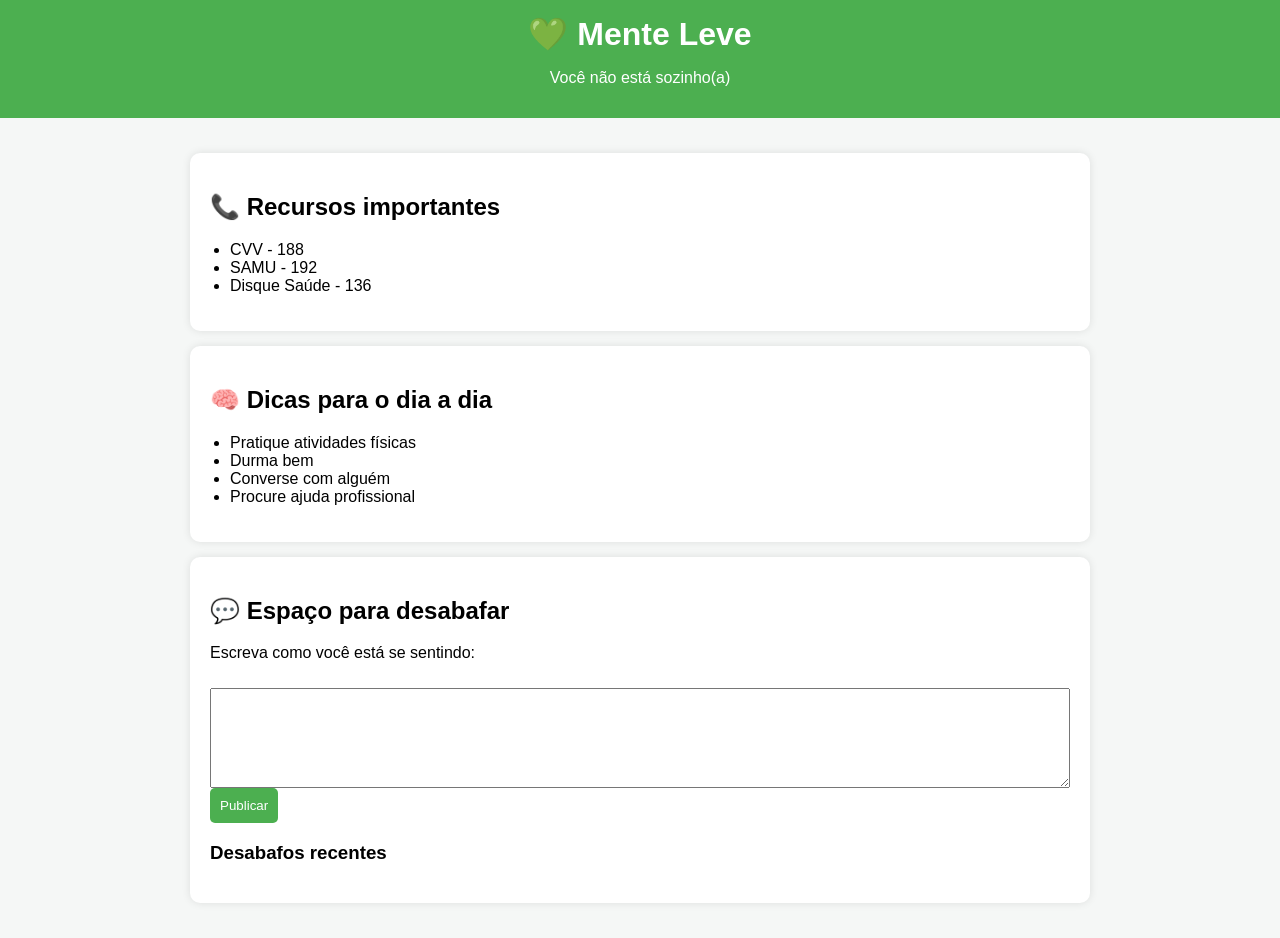
==== index.html @ 41c06670 "saude mental" ====
<html lang="pt-Br">
<head>
    <meta charset="UTF-8">
    <meta name="viewport" content="width=device-width, initial-scale=1.0">
    <link rel="stylesheet" href="style.css">
    <title>saude mental</title>
</head>
<body>
<body>

<header>
    <h1>💚 Mente Leve</h1>
    <p>Você não está sozinho(a)</p>
</header>

<div class="container">

    <div class="box">
        <h2>📞 Recursos importantes</h2>
        <ul>
            <li>CVV - 188</li>
            <li>SAMU - 192</li>
            <li>Disque Saúde - 136</li>
        </ul>
    </div>

    <div class="box">
        <h2>🧠 Dicas para o dia a dia</h2>
        <ul>
            <li>Pratique atividades físicas</li>
            <li>Durma bem</li>
            <li>Converse com alguém</li>
            <li>Procure ajuda profissional</li>
        </ul>
    </div>

    <div class="box">
        <h2>💬 Espaço para desabafar</h2>
        <p>Escreva como você está se sentindo:</p>

        <textarea id="texto"></textarea>
        <button onclick="publicar()">Publicar</button>

        <h3>Desabafos recentes</h3>
        <div id="lista"></div>
    </div>

</div>

    <script src="script.js"></script>
</body>
</html>
---- style.css ----
body {
        font-family: Arial, sans-serif;
        margin: 0;
        background: #f5f7f6;
    }

    header {
        background: #4CAF50;
        color: white;
        padding: 15px;
        text-align: center;
    }

    h1 {
        margin: 0;
    }

    .container {
        padding: 20px;
        max-width: 900px;
        margin: auto;
    }

    .box {
        background: white;
        padding: 20px;
        margin: 15px 0;
        border-radius: 10px;
        box-shadow: 0px 0px 8px rgba(0,0,0,0.1);
    }

    button {
        background: #4CAF50;
        color: white;
        border: none;
        padding: 10px;
        cursor: pointer;
        border-radius: 5px;
    }

    textarea {
        width: 100%;
        height: 100px;
        margin-top: 10px;
    }

    .desabafo {
        background: #e8f5e9;
        padding: 10px;
        margin-top: 10px;
        border-radius: 5px;
    }

    ul {
        padding-left: 20px;
    }
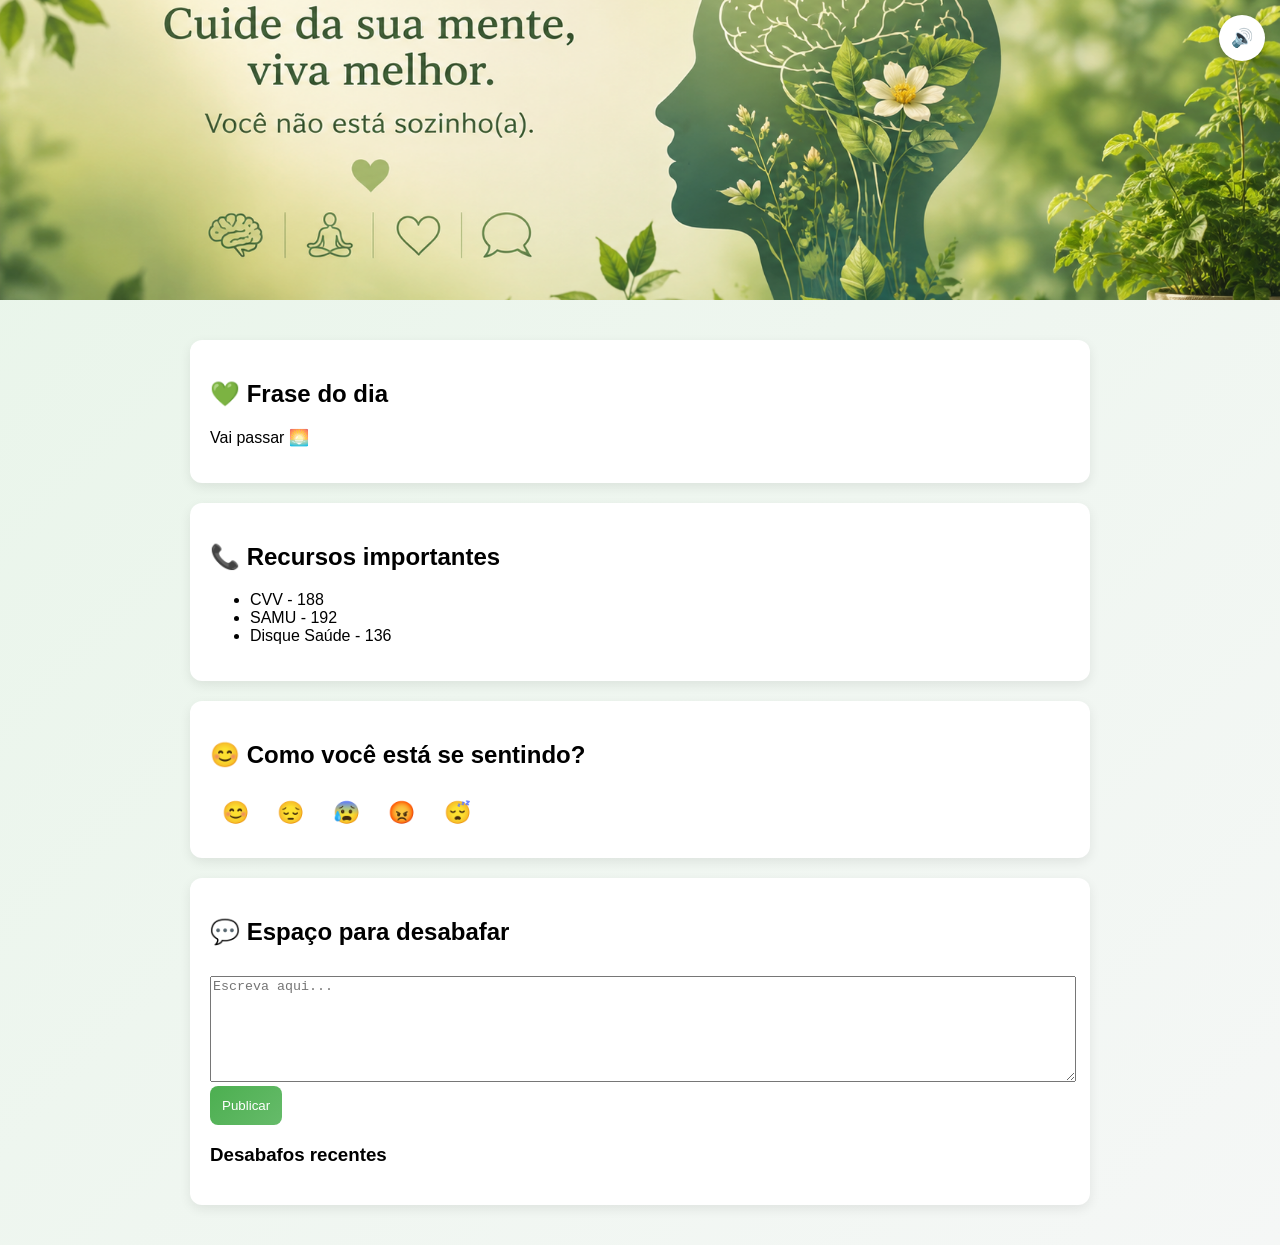
==== commit 6c987534: "atualizacao" ====
--- a/index.html
+++ b/index.html
@@ -1,19 +1,30 @@
+<!DOCTYPE html>
 <html lang="pt-Br">
 <head>
     <meta charset="UTF-8">
     <meta name="viewport" content="width=device-width, initial-scale=1.0">
+    <title>Mente Leve</title>
     <link rel="stylesheet" href="style.css">
-    <title>saude mental</title>
 </head>
-<body>
+
 <body>
 
 <header>
-    <h1>💚 Mente Leve</h1>
-    <p>Você não está sozinho(a)</p>
+    <!-- BOTÃO DE ÁUDIO -->
+    <button id="botaoAudio" onclick="toggleAudio()">🔊</button>
 </header>
 
+<!-- ÁUDIO -->
+<audio id="bgAudio" loop>
+    <source src="ytmp3free.cc_30-minute-timer-with-rain-sounds-youtubemp3free.org.mp3" type="audio/mpeg">
+</audio>
+
 <div class="container">
+
+    <div class="box">
+        <h2>💚 Frase do dia</h2>
+        <p id="fraseMotivacional"></p>
+    </div>
 
     <div class="box">
         <h2>📞 Recursos importantes</h2>
@@ -25,20 +36,21 @@
     </div>
 
     <div class="box">
-        <h2>🧠 Dicas para o dia a dia</h2>
-        <ul>
-            <li>Pratique atividades físicas</li>
-            <li>Durma bem</li>
-            <li>Converse com alguém</li>
-            <li>Procure ajuda profissional</li>
-        </ul>
+        <h2>😊 Como você está se sentindo?</h2>
+
+        <div id="emotes">
+            <button onclick="selecionarEmote('😊')">😊</button>
+            <button onclick="selecionarEmote('😔')">😔</button>
+            <button onclick="selecionarEmote('😰')">😰</button>
+            <button onclick="selecionarEmote('😡')">😡</button>
+            <button onclick="selecionarEmote('😴')">😴</button>
+        </div>
     </div>
 
     <div class="box">
         <h2>💬 Espaço para desabafar</h2>
-        <p>Escreva como você está se sentindo:</p>
 
-        <textarea id="texto"></textarea>
+        <textarea id="texto" placeholder="Escreva aqui..."></textarea>
         <button onclick="publicar()">Publicar</button>
 
         <h3>Desabafos recentes</h3>
@@ -47,6 +59,9 @@
 
 </div>
 
-    <script src="script.js"></script>
+<!-- POPUP -->
+<div id="popup" class="popup"></div>
+
+<script src="script.js"></script>
 </body>
 </html>
--- a/style.css
+++ b/style.css
@@ -1,56 +1,113 @@
-    body {
-        font-family: Arial, sans-serif;
-        margin: 0;
-        background: #f5f7f6;
-    }
+body {
+    font-family: 'Segoe UI', Arial, sans-serif;
+    margin: 0;
+    background: linear-gradient(135deg, #e8f5e9, #f5f7f6);
+}
 
-    header {
-        background: #4CAF50;
-        color: white;
-        padding: 15px;
-        text-align: center;
-    }
+/* HEADER */
+header {
+    background:url('saude\ mental.png') no-repeat center center;
+    background-size: cover;
+    text-align: center;
+    color: white;
+    padding: 150px 20px;
+}
 
-    h1 {
-        margin: 0;
-    }
+/* BOTÃO ÁUDIO */
+#botaoAudio {
+    position: fixed;
+    top: 15px;
+    right: 15px;
+    background: white;
+    color: #4CAF50;
+    padding: 12px;
+    border-radius: 50%;
+    border: none;
+    font-size: 18px;
+    cursor: pointer;
+    z-index: 9999;
+    box-shadow: 0 4px 10px rgba(0,0,0,0.2);
+}
 
-    .container {
-        padding: 20px;
-        max-width: 900px;
-        margin: auto;
-    }
+/* CONTAINER */
+.container {
+    padding: 20px;
+    max-width: 900px;
+    margin: auto;
+}
 
-    .box {
-        background: white;
-        padding: 20px;
-        margin: 15px 0;
-        border-radius: 10px;
-        box-shadow: 0px 0px 8px rgba(0,0,0,0.1);
-    }
+/* BOX */
+.box {
+    background: white;
+    padding: 20px;
+    margin: 20px 0;
+    border-radius: 12px;
+    box-shadow: 0 4px 12px rgba(0,0,0,0.08);
+}
 
-    button {
-        background: #4CAF50;
-        color: white;
-        border: none;
-        padding: 10px;
-        cursor: pointer;
-        border-radius: 5px;
-    }
+/* BOTÕES */
+button {
+    background: linear-gradient(135deg, #4CAF50, #66bb6a);
+    color: white;
+    border: none;
+    padding: 12px;
+    border-radius: 8px;
+    cursor: pointer;
+}
 
-    textarea {
-        width: 100%;
-        height: 100px;
-        margin-top: 10px;
-    }
+/* EMOTES */
+#emotes button {
+    font-size: 22px;
+    background: none;
+}
 
-    .desabafo {
-        background: #e8f5e9;
-        padding: 10px;
-        margin-top: 10px;
-        border-radius: 5px;
-    }
+#emotes button:hover {
+    transform: scale(1.3);
+}
 
-    ul {
-        padding-left: 20px;
-    }+/* TEXTAREA */
+textarea {
+    width: 100%;
+    height: 100px;
+    margin-top: 10px;
+}
+
+/* DESABAFOS */
+.desabafo {
+    background: #e8f5e9;
+    padding: 10px;
+    margin-top: 10px;
+    border-radius: 8px;
+    position: relative;
+}
+
+.desabafo button {
+    position: absolute;
+    top: 5px;
+    right: 5px;
+    background: red;
+}
+
+/* POPUP */
+.popup {
+    position: fixed;
+    top: 20px;
+    right: 20px;
+    background: #4CAF50;
+    color: white;
+    padding: 15px;
+    border-radius: 10px;
+    opacity: 0;
+    transform: translateY(-20px);
+    transition: 0.3s;
+    z-index: 9999;
+}
+
+.popup.show {
+    opacity: 1;
+    transform: translateY(0);
+}
+
+.popup.erro {
+    background: #e53935;
+}
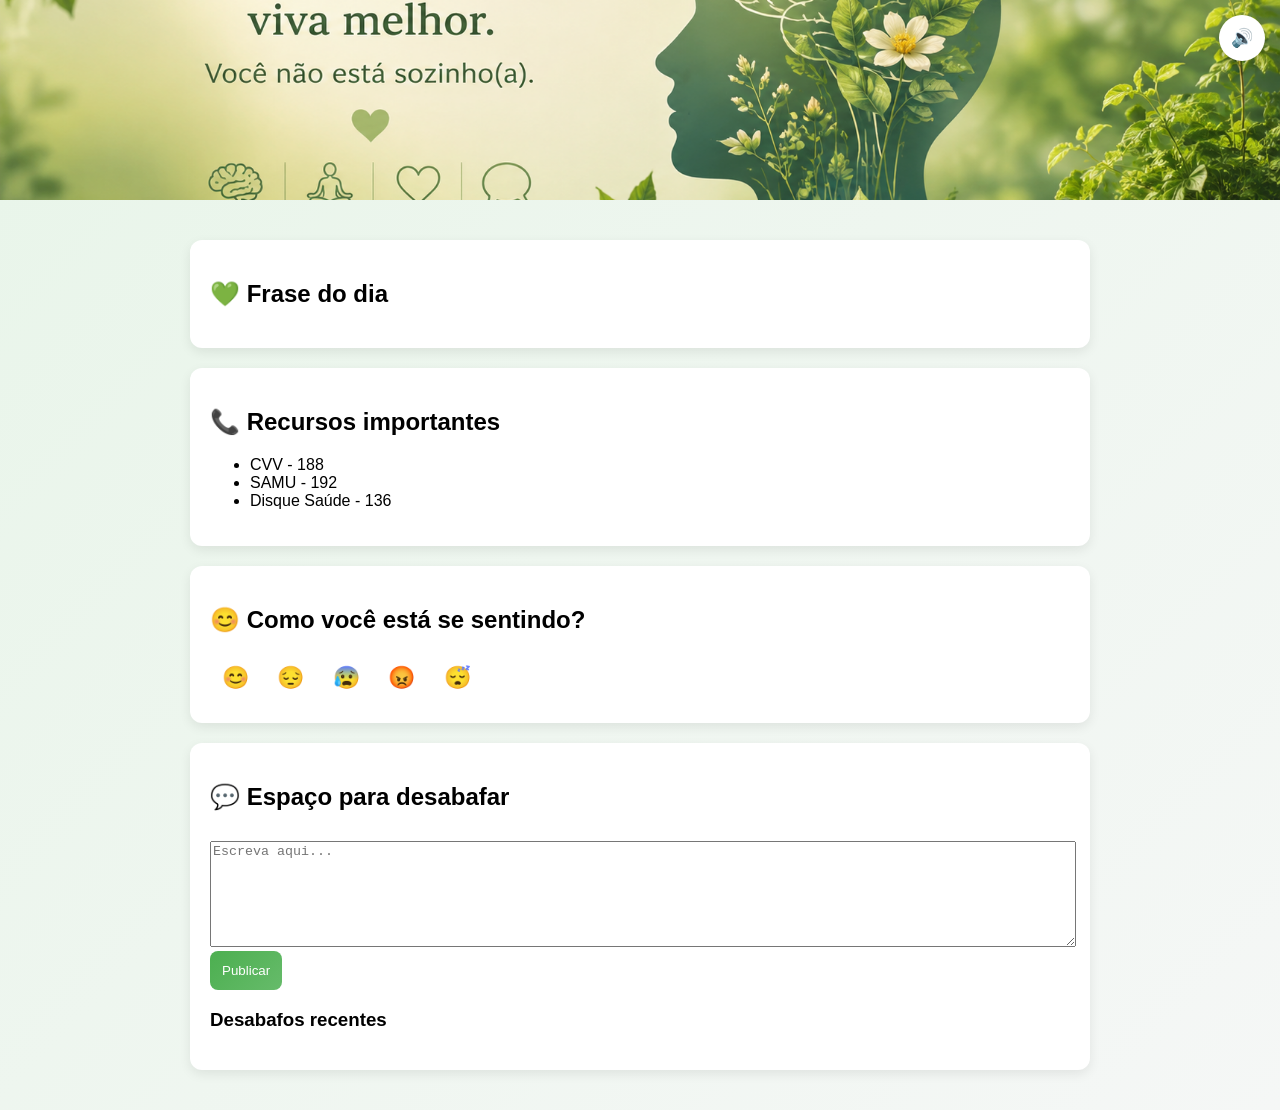
==== commit 36f5401c: "atualizacao 2" ====
--- a/index.html
+++ b/index.html
@@ -16,7 +16,7 @@
 
 <!-- ÁUDIO -->
 <audio id="bgAudio" loop>
-    <source src="ytmp3free.cc_30-minute-timer-with-rain-sounds-youtubemp3free.org.mp3" type="audio/mpeg">
+    <source src="RuidoBranco.mp3" type="audio/mpeg">
 </audio>
 
 <div class="container">
@@ -52,7 +52,6 @@
 
         <textarea id="texto" placeholder="Escreva aqui..."></textarea>
         <button onclick="publicar()">Publicar</button>
-
         <h3>Desabafos recentes</h3>
         <div id="lista"></div>
     </div>
--- a/style.css
+++ b/style.css
@@ -6,11 +6,12 @@
 
 /* HEADER */
 header {
-    background:url('saude\ mental.png') no-repeat center center;
+    background-image: url("SaudeMental.png");
     background-size: cover;
-    text-align: center;
-    color: white;
-    padding: 150px 20px;
+    background-position: center;
+    background-repeat: no-repeat;
+
+    height: 200px; /* você controla a altura */
 }
 
 /* BOTÃO ÁUDIO */
@@ -82,12 +83,25 @@
 }
 
 .desabafo button {
-    position: absolute;
     top: 5px;
     right: 5px;
     background: red;
 }
+.acoes button:first-child {
+    background: #ffc107; /* editar */
+    color: black;
+}
 
+.acoes button:last-child {
+    background: #f44336; /* excluir */
+    color: white;
+}
+.acoes {
+    display: flex;
+    justify-content: flex-end; /* joga pra direita */
+    gap: 10px; /* espaço entre botões */
+    margin-top: 8px;
+}
 /* POPUP */
 .popup {
     position: fixed;
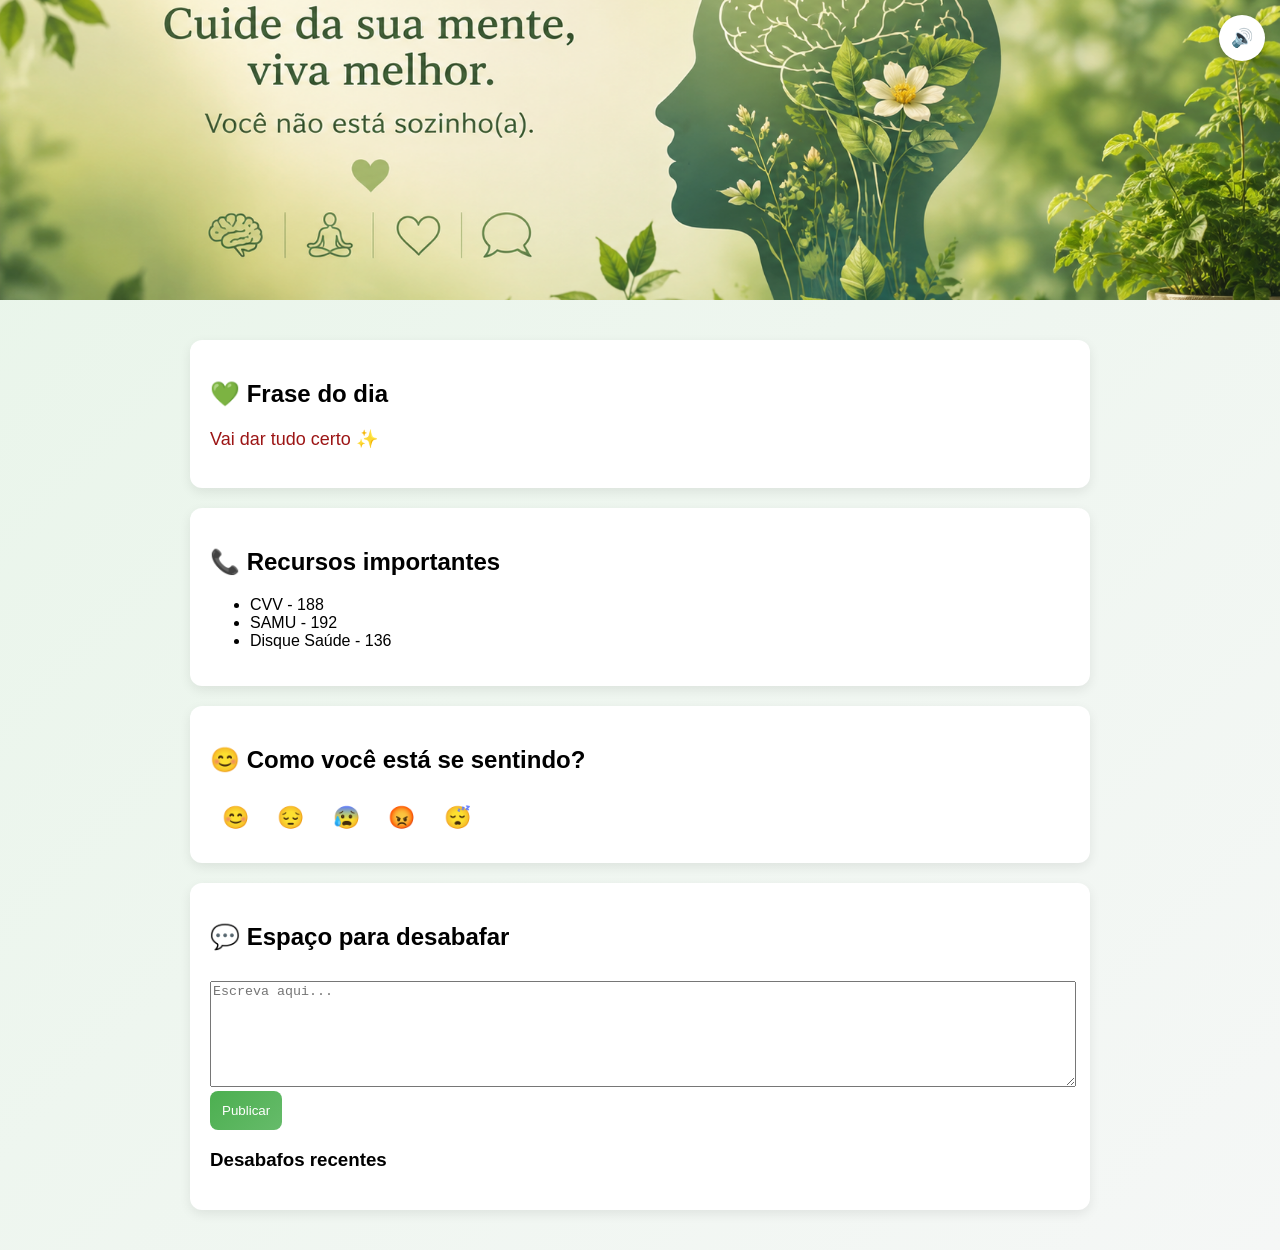
==== commit 715ddabe: "atualizacao 3" ====
--- a/index.html
+++ b/index.html
@@ -1,5 +1,6 @@
 <!DOCTYPE html>
 <html lang="pt-Br">
+
 <head>
     <meta charset="UTF-8">
     <meta name="viewport" content="width=device-width, initial-scale=1.0">
@@ -9,58 +10,59 @@
 
 <body>
 
-<header>
-    <!-- BOTÃO DE ÁUDIO -->
-    <button id="botaoAudio" onclick="toggleAudio()">🔊</button>
-</header>
+    <header>
+        <!-- BOTÃO DE ÁUDIO -->
+        <button id="botaoAudio" onclick="toggleAudio()">🔊</button>
+    </header>
 
-<!-- ÁUDIO -->
-<audio id="bgAudio" loop>
-    <source src="RuidoBranco.mp3" type="audio/mpeg">
-</audio>
+    <!-- ÁUDIO -->
+    <audio id="bgAudio" loop>
+        <source src="RuidoBranco.mp3" type="audio/mpeg">
+    </audio>
 
-<div class="container">
+    <div class="container">
 
-    <div class="box">
-        <h2>💚 Frase do dia</h2>
-        <p id="fraseMotivacional"></p>
+        <div class="box">
+            <h2>💚 Frase do dia</h2>
+            <p id="frases"></p>
+        </div>
+
+        <div class="box">
+            <h2>📞 Recursos importantes</h2>
+            <ul>
+                <li>CVV - 188</li>
+                <li>SAMU - 192</li>
+                <li>Disque Saúde - 136</li>
+            </ul>
+        </div>
+
+        <div class="box">
+            <h2>😊 Como você está se sentindo?</h2>
+
+            <div id="emotes">
+                <button onclick="selecionarEmote('😊')">😊</button>
+                <button onclick="selecionarEmote('😔')">😔</button>
+                <button onclick="selecionarEmote('😰')">😰</button>
+                <button onclick="selecionarEmote('😡')">😡</button>
+                <button onclick="selecionarEmote('😴')">😴</button>
+            </div>
+        </div>
+
+        <div class="box">
+            <h2>💬 Espaço para desabafar</h2>
+
+            <textarea id="texto" placeholder="Escreva aqui..."></textarea>
+            <button onclick="publicar()">Publicar</button>
+            <h3>Desabafos recentes</h3>
+            <div id="lista"></div>
+        </div>
+
     </div>
 
-    <div class="box">
-        <h2>📞 Recursos importantes</h2>
-        <ul>
-            <li>CVV - 188</li>
-            <li>SAMU - 192</li>
-            <li>Disque Saúde - 136</li>
-        </ul>
-    </div>
+    <!-- POPUP -->
+    <div id="popup" class="popup"></div>
 
-    <div class="box">
-        <h2>😊 Como você está se sentindo?</h2>
+    <script src="script.js"></script>
+</body>
 
-        <div id="emotes">
-            <button onclick="selecionarEmote('😊')">😊</button>
-            <button onclick="selecionarEmote('😔')">😔</button>
-            <button onclick="selecionarEmote('😰')">😰</button>
-            <button onclick="selecionarEmote('😡')">😡</button>
-            <button onclick="selecionarEmote('😴')">😴</button>
-        </div>
-    </div>
-
-    <div class="box">
-        <h2>💬 Espaço para desabafar</h2>
-
-        <textarea id="texto" placeholder="Escreva aqui..."></textarea>
-        <button onclick="publicar()">Publicar</button>
-        <h3>Desabafos recentes</h3>
-        <div id="lista"></div>
-    </div>
-
-</div>
-
-<!-- POPUP -->
-<div id="popup" class="popup"></div>
-
-<script src="script.js"></script>
-</body>
 </html>
--- a/style.css
+++ b/style.css
@@ -11,7 +11,8 @@
     background-position: center;
     background-repeat: no-repeat;
 
-    height: 200px; /* você controla a altura */
+    height: 300px;
+    /* você controla a altura */
 }
 
 /* BOTÃO ÁUDIO */
@@ -27,7 +28,7 @@
     font-size: 18px;
     cursor: pointer;
     z-index: 9999;
-    box-shadow: 0 4px 10px rgba(0,0,0,0.2);
+    box-shadow: 0 4px 10px rgba(0, 0, 0, 0.2);
 }
 
 /* CONTAINER */
@@ -43,7 +44,7 @@
     padding: 20px;
     margin: 20px 0;
     border-radius: 12px;
-    box-shadow: 0 4px 12px rgba(0,0,0,0.08);
+    box-shadow: 0 4px 12px rgba(0, 0, 0, 0.08);
 }
 
 /* BOTÕES */
@@ -54,6 +55,11 @@
     padding: 12px;
     border-radius: 8px;
     cursor: pointer;
+}
+
+#frases {
+    font-size: 18px;
+    color: #9c1515;
 }
 
 /* EMOTES */
@@ -87,21 +93,28 @@
     right: 5px;
     background: red;
 }
+
 .acoes button:first-child {
-    background: #ffc107; /* editar */
+    background: #ffc107;
+    /* editar */
     color: black;
 }
 
 .acoes button:last-child {
-    background: #f44336; /* excluir */
+    background: #f44336;
+    /* excluir */
     color: white;
 }
+
 .acoes {
     display: flex;
-    justify-content: flex-end; /* joga pra direita */
-    gap: 10px; /* espaço entre botões */
+    justify-content: flex-end;
+    /* joga pra direita */
+    gap: 10px;
+    /* espaço entre botões */
     margin-top: 8px;
 }
+
 /* POPUP */
 .popup {
     position: fixed;
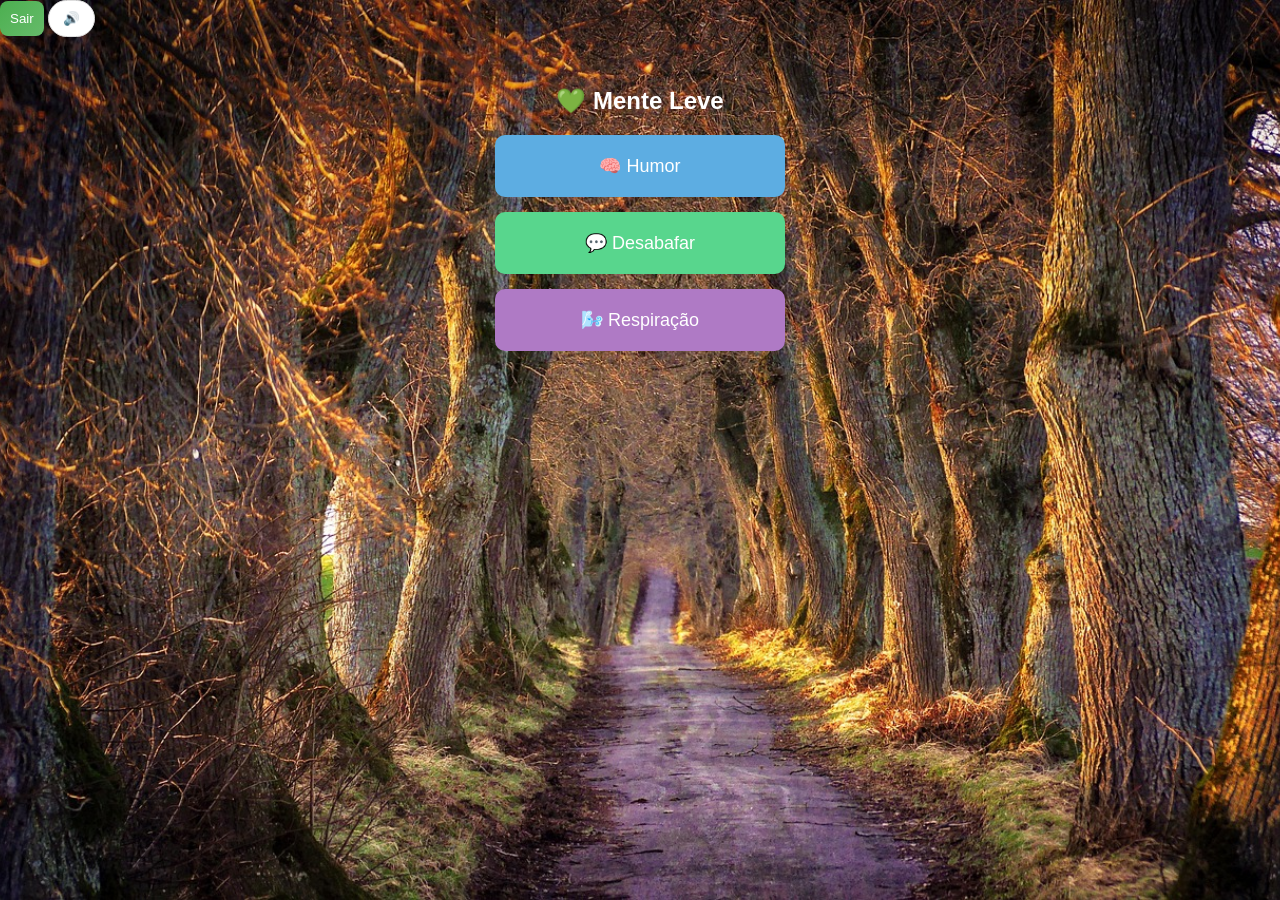
==== commit 7b0f2914: "atualização .1" ====
--- a/index.html
+++ b/index.html
@@ -11,29 +11,28 @@
 <body>
 
     <header>
-        <!-- BOTÃO DE ÁUDIO -->
+        <button onclick="logout()">Sair</button>
         <button id="botaoAudio" onclick="toggleAudio()">🔊</button>
     </header>
 
-    <!-- ÁUDIO -->
     <audio id="bgAudio" loop>
         <source src="RuidoBranco.mp3" type="audio/mpeg">
     </audio>
 
-    <div class="container">
+    <!-- MENU -->
+    <div id="menu" class="menu">
+        <h2>💚 Mente Leve</h2>
 
+        <div class="bloco humor" onclick="abrir('telaHumor')">🧠 Humor</div>
+        <div class="bloco desabafo" onclick="abrir('telaDesabafo')">💬 Desabafar</div>
+        <div class="bloco respiracao" onclick="abrir('telaRespiracao')">🌬️ Respiração</div>
+    </div>
+
+    <!-- TELA HUMOR -->
+    <div id="telaHumor" class="tela">
         <div class="box">
             <h2>💚 Frase do dia</h2>
             <p id="frases"></p>
-        </div>
-
-        <div class="box">
-            <h2>📞 Recursos importantes</h2>
-            <ul>
-                <li>CVV - 188</li>
-                <li>SAMU - 192</li>
-                <li>Disque Saúde - 136</li>
-            </ul>
         </div>
 
         <div class="box">
@@ -48,21 +47,50 @@
             </div>
         </div>
 
+        <button onclick="voltar()">⬅ Voltar</button>
+    </div>
+
+    <!-- TELA DESABAFO -->
+    <div id="telaDesabafo" class="tela">
         <div class="box">
             <h2>💬 Espaço para desabafar</h2>
 
             <textarea id="texto" placeholder="Escreva aqui..."></textarea>
             <button onclick="publicar()">Publicar</button>
+
             <h3>Desabafos recentes</h3>
             <div id="lista"></div>
         </div>
 
+        <button onclick="voltar()">⬅ Voltar</button>
+    </div>
+
+    <!-- TELA RESPIRAÇÃO -->
+    <div id="telaRespiracao" class="tela">
+        <div class="box">
+            <h2>🌬️ Respiração</h2>
+            <p>Inspire... segure... expire...</p>
+        </div>
+
+        <div class="box">
+            <h2>📞 Recursos importantes</h2>
+            <ul>
+                <li>CVV - 188</li>
+                <li>SAMU - 192</li>
+                <li>Disque Saúde - 136</li>
+            </ul>
+        </div>
+
+        <button onclick="voltar()">⬅ Voltar</button>
     </div>
 
     <!-- POPUP -->
     <div id="popup" class="popup"></div>
 
+    <script src="menu.js"></script>
     <script src="script.js"></script>
+    <script src="scriptLogin.js"></script>
+
 </body>
 
 </html>
--- a/style.css
+++ b/style.css
@@ -1,48 +1,91 @@
 body {
     font-family: 'Segoe UI', Arial, sans-serif;
     margin: 0;
-    background: linear-gradient(135deg, #e8f5e9, #f5f7f6);
+    background-image: url("Natureza.webp");
+    background-repeat: no-repeat;
+    /* NÃO repetir */
+    background-size: cover;
+    /* ocupar a tela toda */
+    background-position: center;
+    /* centralizar */
+    background-attachment: fixed;
 }
 
-/* HEADER */
-header {
-    background-image: url("SaudeMental.png");
-    background-size: cover;
-    background-position: center;
-    background-repeat: no-repeat;
 
-    height: 300px;
-    /* você controla a altura */
+/* TOPO */
+#topo {
+    display: flex;
+    justify-content: space-between;
+    padding: 20px;
+    background: white;
 }
 
-/* BOTÃO ÁUDIO */
-#botaoAudio {
-    position: fixed;
-    top: 15px;
-    right: 15px;
-    background: white;
-    color: #4CAF50;
-    padding: 12px;
-    border-radius: 50%;
-    border: none;
-    font-size: 18px;
-    cursor: pointer;
-    z-index: 9999;
-    box-shadow: 0 4px 10px rgba(0, 0, 0, 0.2);
+#topo-esquerda h2 {
+    margin: 0;
+    color: white;
 }
 
-/* CONTAINER */
-.container {
+.menu {
+    margin: 0;
+    color: white;
+}
+
+
+#topo-esquerda p {
+    margin: 5px 0 0;
+    color: #555;
+}
+
+#topo-direita {
+    display: flex;
+    flex-direction: column;
+    align-items: flex-end;
+    gap: 10px;
+}
+
+#data {
+    font-weight: bold;
+    color: #2e7d32;
+}
+
+#hora {
+    color: #333;
+}
+
+/* BOTÃO AUDIO */
+#botaoAudio {
+    background: white;
+    border: 1px solid #ddd;
+    padding: 10px 14px;
+    border-radius: 20px;
+    cursor: pointer;
+}
+
+/* LAYOUT PRINCIPAL */
+#main {
+    display: flex;
+    gap: 20px;
     padding: 20px;
-    max-width: 900px;
-    margin: auto;
+}
+
+/* CENTRO */
+#conteudo {
+    flex: 2;
+}
+
+/* HISTÓRICO */
+#historico {
+    flex: 1;
+    background: #f1f1f1;
+    padding: 15px;
+    border-radius: 12px;
 }
 
 /* BOX */
 .box {
     background: white;
     padding: 20px;
-    margin: 20px 0;
+    margin-bottom: 20px;
     border-radius: 12px;
     box-shadow: 0 4px 12px rgba(0, 0, 0, 0.08);
 }
@@ -52,14 +95,9 @@
     background: linear-gradient(135deg, #4CAF50, #66bb6a);
     color: white;
     border: none;
-    padding: 12px;
+    padding: 10px;
     border-radius: 8px;
     cursor: pointer;
-}
-
-#frases {
-    font-size: 18px;
-    color: #9c1515;
 }
 
 /* EMOTES */
@@ -69,7 +107,7 @@
 }
 
 #emotes button:hover {
-    transform: scale(1.3);
+    transform: scale(1.2);
 }
 
 /* TEXTAREA */
@@ -77,42 +115,6 @@
     width: 100%;
     height: 100px;
     margin-top: 10px;
-}
-
-/* DESABAFOS */
-.desabafo {
-    background: #e8f5e9;
-    padding: 10px;
-    margin-top: 10px;
-    border-radius: 8px;
-    position: relative;
-}
-
-.desabafo button {
-    top: 5px;
-    right: 5px;
-    background: red;
-}
-
-.acoes button:first-child {
-    background: #ffc107;
-    /* editar */
-    color: black;
-}
-
-.acoes button:last-child {
-    background: #f44336;
-    /* excluir */
-    color: white;
-}
-
-.acoes {
-    display: flex;
-    justify-content: flex-end;
-    /* joga pra direita */
-    gap: 10px;
-    /* espaço entre botões */
-    margin-top: 8px;
 }
 
 /* POPUP */
@@ -125,16 +127,45 @@
     padding: 15px;
     border-radius: 10px;
     opacity: 0;
-    transform: translateY(-20px);
     transition: 0.3s;
-    z-index: 9999;
 }
 
 .popup.show {
     opacity: 1;
-    transform: translateY(0);
 }
 
-.popup.erro {
-    background: #e53935;
+.tela {
+    display: none;
+}
+
+.menu {
+    text-align: center;
+    margin-top: 50px;
+}
+
+.bloco {
+    width: 250px;
+    margin: 15px auto;
+    padding: 20px;
+    border-radius: 10px;
+    color: white;
+    font-size: 18px;
+    cursor: pointer;
+    transition: 0.3s;
+}
+
+.bloco:hover {
+    transform: scale(1.05);
+}
+
+.humor {
+    background: #5dade2;
+}
+
+.desabafo {
+    background: #58d68d;
+}
+
+.respiracao {
+    background: #af7ac5;
 }
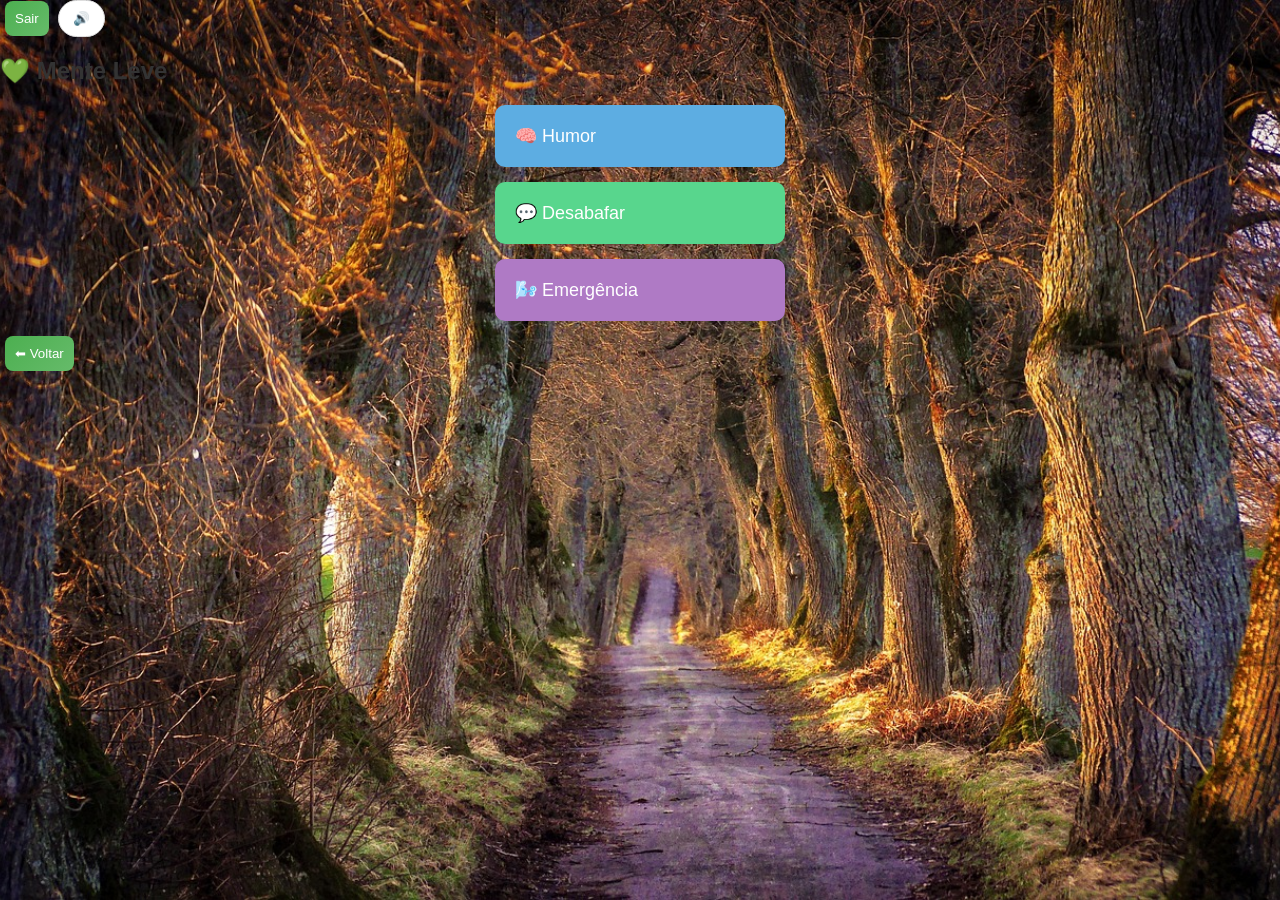
==== commit 746a56d2: "atualiazação 222" ====
--- a/index.html
+++ b/index.html
@@ -25,7 +25,7 @@
 
         <div class="bloco humor" onclick="abrir('telaHumor')">🧠 Humor</div>
         <div class="bloco desabafo" onclick="abrir('telaDesabafo')">💬 Desabafar</div>
-        <div class="bloco respiracao" onclick="abrir('telaRespiracao')">🌬️ Respiração</div>
+        <div class="bloco respiracao" onclick="abrir('telaRespiracao')">🌬️ Emergência</div>
     </div>
 
     <!-- TELA HUMOR -->
@@ -68,21 +68,27 @@
     <!-- TELA RESPIRAÇÃO -->
     <div id="telaRespiracao" class="tela">
         <div class="box">
-            <h2>🌬️ Respiração</h2>
-            <p>Inspire... segure... expire...</p>
+            <h2>🌬️ Emergência</h2>
+
+            <div class="respiracao-box">
+                <div class="bolinha"></div>
+                <p id="textoRespiracao">Inspire...</p>
+            </div>
+            <div class="box">
+                <h2>📞 Recursos importantes</h2>
+                <ul>
+                    <li>CVV - 188</li>
+                    <li>SAMU - 192</li>
+                    <li>Disque Saúde - 136</li>
+                </ul>
+            </div>
         </div>
-
-        <div class="box">
-            <h2>📞 Recursos importantes</h2>
-            <ul>
-                <li>CVV - 188</li>
-                <li>SAMU - 192</li>
-                <li>Disque Saúde - 136</li>
-            </ul>
-        </div>
-
         <button onclick="voltar()">⬅ Voltar</button>
     </div>
+    </div>
+
+    <button onclick="voltar()">⬅ Voltar</button>
+</div>
 
     <!-- POPUP -->
     <div id="popup" class="popup"></div>
--- a/style.css
+++ b/style.css
@@ -20,14 +20,13 @@
     background: white;
 }
 
+
 #topo-esquerda h2 {
-    margin: 0;
-    color: white;
+    color: #2e7d32;
 }
 
 .menu {
-    margin: 0;
-    color: white;
+    color: #333;
 }
 
 
@@ -98,6 +97,7 @@
     padding: 10px;
     border-radius: 8px;
     cursor: pointer;
+    margin-left: 5px;
 }
 
 /* EMOTES */
@@ -138,11 +138,6 @@
     display: none;
 }
 
-.menu {
-    text-align: center;
-    margin-top: 50px;
-}
-
 .bloco {
     width: 250px;
     margin: 15px auto;
@@ -168,4 +163,52 @@
 
 .respiracao {
     background: #af7ac5;
+}
+
+/* FORA da .respiracao */
+.respiracao-box {
+    text-align: center;
+    margin-top: 20px;
+}
+
+.bolinha {
+    width: 100px;
+    height: 100px;
+    background: #66bb6a;
+    border-radius: 50%;
+    margin: 20px auto;
+
+    animation: respirar 6s infinite;
+}
+
+/* animação */
+@keyframes respirar {
+    0% {
+        transform: scale(1);
+    }
+
+    25% {
+        transform: scale(1.5);
+    }
+
+    50% {
+        transform: scale(1.5);
+    }
+
+    75% {
+        transform: scale(1);
+    }
+
+    100% {
+        transform: scale(1);
+    }
+}
+
+#contador {
+    margin-top: 10px;
+    font-weight: bold;
+}
+
+.metas {
+    background: #f5b041;
 }
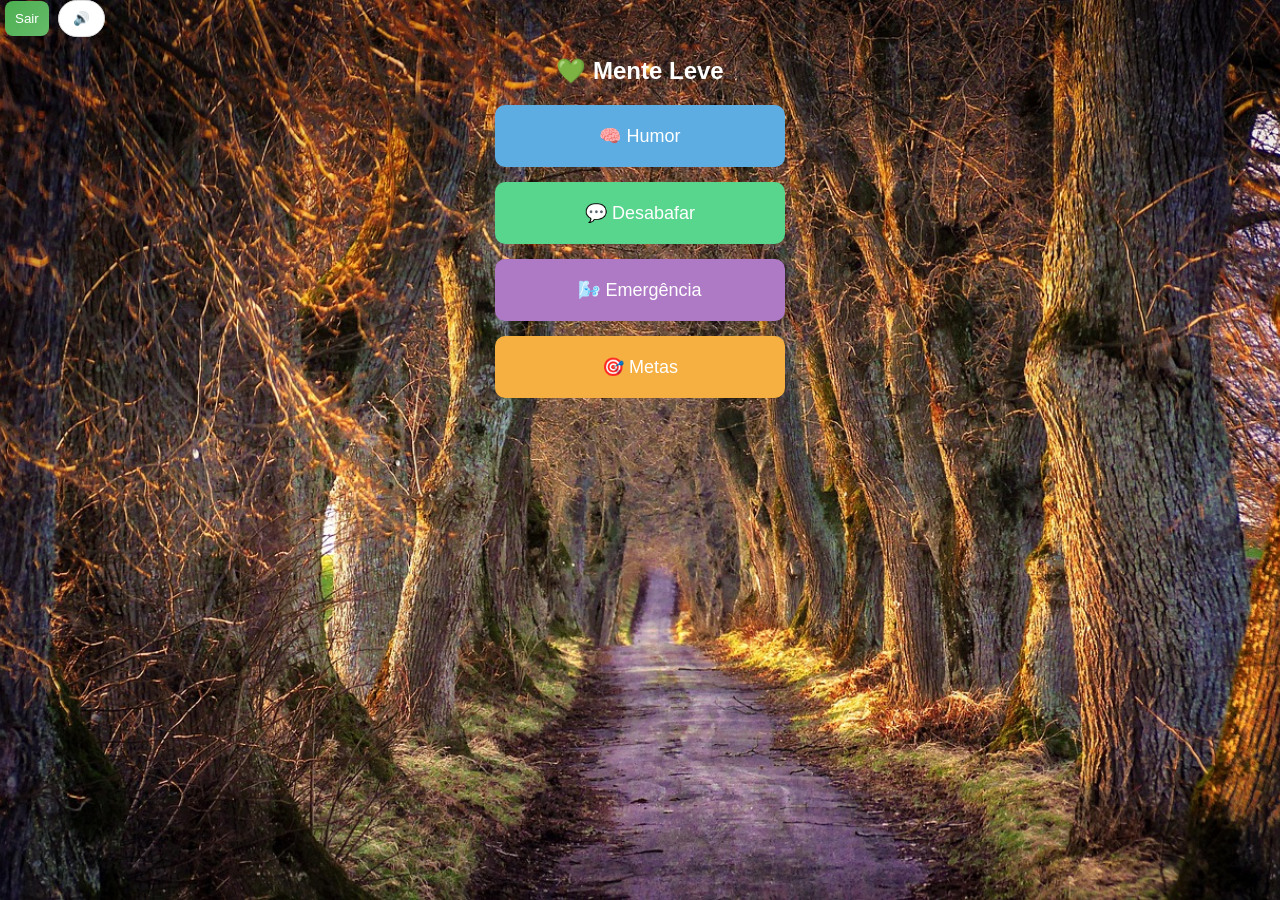
==== commit 167a05bf: "nova atualização" ====
--- a/index.html
+++ b/index.html
@@ -3,7 +3,6 @@
 
 <head>
     <meta charset="UTF-8">
-    <meta name="viewport" content="width=device-width, initial-scale=1.0">
     <title>Mente Leve</title>
     <link rel="stylesheet" href="style.css">
 </head>
@@ -26,9 +25,10 @@
         <div class="bloco humor" onclick="abrir('telaHumor')">🧠 Humor</div>
         <div class="bloco desabafo" onclick="abrir('telaDesabafo')">💬 Desabafar</div>
         <div class="bloco respiracao" onclick="abrir('telaRespiracao')">🌬️ Emergência</div>
+        <div class="bloco metas" onclick="abrir('telaMetas')">🎯 Metas</div>
     </div>
 
-    <!-- TELA HUMOR -->
+    <!-- HUMOR -->
     <div id="telaHumor" class="tela">
         <div class="box">
             <h2>💚 Frase do dia</h2>
@@ -36,8 +36,7 @@
         </div>
 
         <div class="box">
-            <h2>😊 Como você está se sentindo?</h2>
-
+            <h2>😊 Como você está?</h2>
             <div id="emotes">
                 <button onclick="selecionarEmote('😊')">😊</button>
                 <button onclick="selecionarEmote('😔')">😔</button>
@@ -50,52 +49,61 @@
         <button onclick="voltar()">⬅ Voltar</button>
     </div>
 
-    <!-- TELA DESABAFO -->
+    <!-- DESABAFO -->
     <div id="telaDesabafo" class="tela">
         <div class="box">
-            <h2>💬 Espaço para desabafar</h2>
-
-            <textarea id="texto" placeholder="Escreva aqui..."></textarea>
+            <h2>💬 Desabafar</h2>
+            <textarea id="texto"></textarea>
             <button onclick="publicar()">Publicar</button>
 
-            <h3>Desabafos recentes</h3>
             <div id="lista"></div>
         </div>
 
         <button onclick="voltar()">⬅ Voltar</button>
     </div>
 
-    <!-- TELA RESPIRAÇÃO -->
+    <!-- RESPIRAÇÃO -->
     <div id="telaRespiracao" class="tela">
         <div class="box">
-            <h2>🌬️ Emergência</h2>
+            <h2>🌬️ Respiração</h2>
 
             <div class="respiracao-box">
                 <div class="bolinha"></div>
                 <p id="textoRespiracao">Inspire...</p>
             </div>
-            <div class="box">
-                <h2>📞 Recursos importantes</h2>
-                <ul>
-                    <li>CVV - 188</li>
-                    <li>SAMU - 192</li>
-                    <li>Disque Saúde - 136</li>
-                </ul>
-            </div>
         </div>
+        <div class="box">
+            <h2>📞 Recursos importantes</h2>
+            <ul>
+                <li>CVV - 188</li>
+                <li>SAMU - 192</li>
+                <li>Disque Saúde - 136</li>
+            </ul>
+        </div>
+
         <button onclick="voltar()">⬅ Voltar</button>
     </div>
+
+    <!-- METAS -->
+    <div id="telaMetas" class="tela">
+        <div class="box">
+            <h2>🎯 Metas</h2>
+
+            <input type="text" id="novaMeta" placeholder="Digite sua meta">
+            <input type="date" id="dataMeta">
+
+            <button onclick="adicionarMeta()">Adicionar</button>
+
+            <p id="contador"></p>
+            <ul id="listaMetas"></ul>
+        </div>
+
+        <button onclick="voltar()">⬅ Voltar</button>
     </div>
 
-    <button onclick="voltar()">⬅ Voltar</button>
-</div>
-
-    <!-- POPUP -->
     <div id="popup" class="popup"></div>
 
-    <script src="menu.js"></script>
     <script src="script.js"></script>
-    <script src="scriptLogin.js"></script>
 
 </body>
 
--- a/style.css
+++ b/style.css
@@ -26,8 +26,10 @@
 }
 
 .menu {
-    color: #333;
-}
+    color: white;
+    text-align: center;
+}
+
 
 
 #topo-esquerda p {
@@ -70,6 +72,9 @@
 /* CENTRO */
 #conteudo {
     flex: 2;
+    display: flex;
+    flex-direction: column;
+    align-items: center;
 }
 
 /* HISTÓRICO */
@@ -87,6 +92,17 @@
     margin-bottom: 20px;
     border-radius: 12px;
     box-shadow: 0 4px 12px rgba(0, 0, 0, 0.08);
+
+    width: 90%;
+    max-width: 500px;
+    display: flex;
+    flex-direction: column;
+    align-items: center;
+    text-align: center;
+
+    margin-left: auto;
+    margin-right: auto;
+
 }
 
 /* BOTÕES */
@@ -167,8 +183,13 @@
 
 /* FORA da .respiracao */
 .respiracao-box {
-    text-align: center;
-    margin-top: 20px;
+    display: flex;
+    flex-direction: column;
+    align-items: center;
+    justify-content: center;
+    gap: 15px;
+    height: 200px;
+    /* MUITO importante */
 }
 
 .bolinha {
@@ -178,7 +199,7 @@
     border-radius: 50%;
     margin: 20px auto;
 
-    animation: respirar 6s infinite;
+    animation: respirar 6s infinite ease-in-out;
 }
 
 /* animação */
@@ -211,4 +232,40 @@
 
 .metas {
     background: #f5b041;
+}
+
+#listaMetas {
+    list-style: none;
+    padding: 0;
+}
+
+#listaMetas li {
+    background: #fff;
+    margin-top: 10px;
+    padding: 10px;
+    border-radius: 8px;
+
+    display: flex;
+    justify-content: space-between;
+    align-items: center;
+}
+
+#listaMetas button {
+    margin-left: 5px;
+}
+
+#listaMetas li {
+    display: flex;
+    justify-content: space-between;
+    align-items: center;
+}
+
+#listaMetas div {
+    display: flex;
+    gap: 5px;
+}
+
+#listaMetas button {
+    padding: 5px 8px;
+    font-size: 14px;
 }
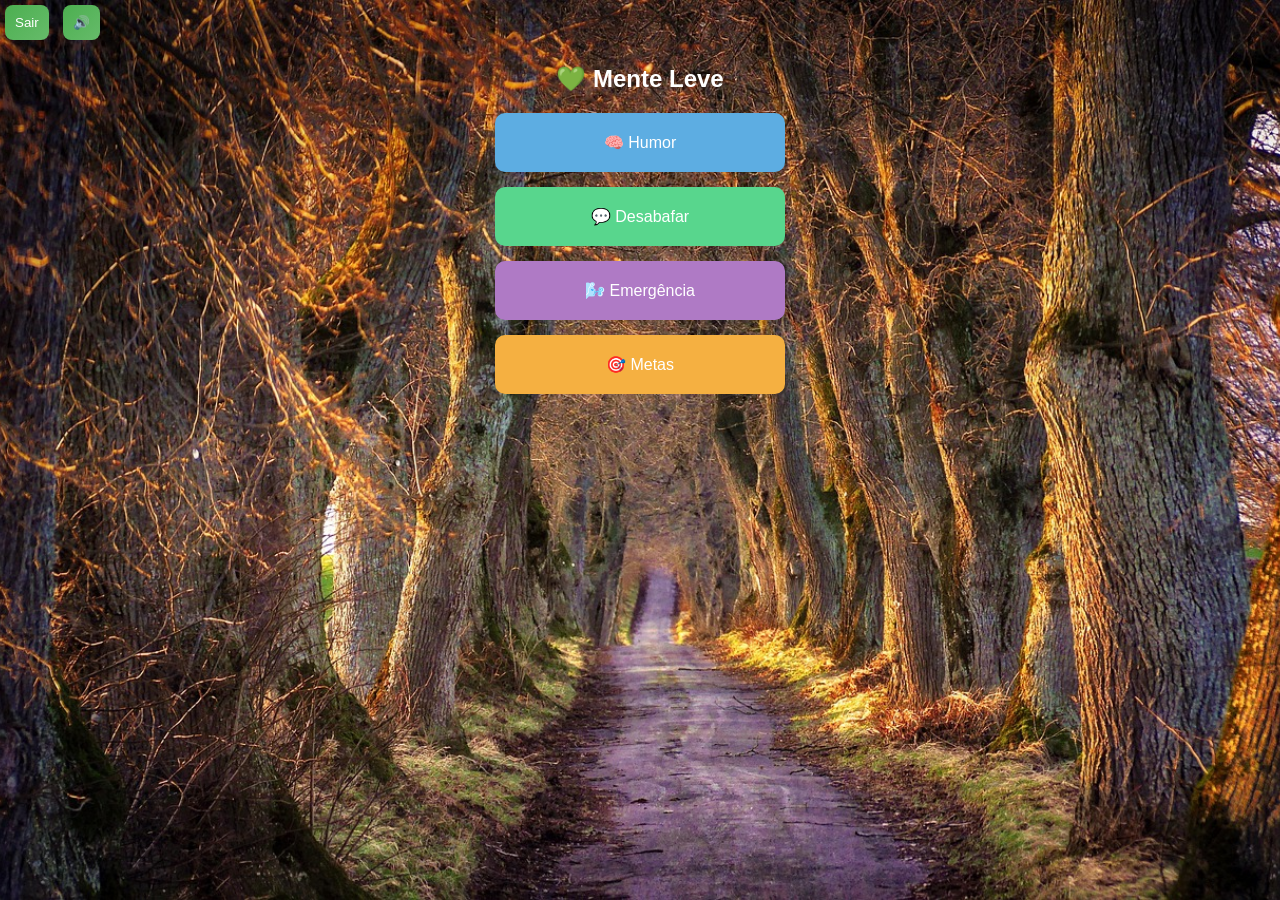
==== commit 58986f8d: "apresentação oficial" ====
--- a/index.html
+++ b/index.html
@@ -1,6 +1,5 @@
 <!DOCTYPE html>
-<html lang="pt-Br">
-
+<html lang="pt-br">
 <head>
     <meta charset="UTF-8">
     <title>Mente Leve</title>
@@ -9,102 +8,96 @@
 
 <body>
 
-    <header>
-        <button onclick="logout()">Sair</button>
-        <button id="botaoAudio" onclick="toggleAudio()">🔊</button>
-    </header>
+<header>
+    <button onclick="logout()">Sair</button>
+    <button id="botaoAudio" onclick="toggleAudio()">🔊</button>
+</header>
 
-    <audio id="bgAudio" loop>
-        <source src="RuidoBranco.mp3" type="audio/mpeg">
-    </audio>
+<audio id="bgAudio" loop>
+    <source src="RuidoBranco.mp3" type="audio/mpeg">
+</audio>
 
-    <!-- MENU -->
-    <div id="menu" class="menu">
-        <h2>💚 Mente Leve</h2>
+<div id="menu" class="menu">
+    <h2>💚 Mente Leve</h2>
 
-        <div class="bloco humor" onclick="abrir('telaHumor')">🧠 Humor</div>
-        <div class="bloco desabafo" onclick="abrir('telaDesabafo')">💬 Desabafar</div>
-        <div class="bloco respiracao" onclick="abrir('telaRespiracao')">🌬️ Emergência</div>
-        <div class="bloco metas" onclick="abrir('telaMetas')">🎯 Metas</div>
+    <div class="bloco humor" onclick="abrir('telaHumor')">🧠 Humor</div>
+    <div class="bloco desabafo" onclick="abrir('telaDesabafo')">💬 Desabafar</div>
+    <div class="bloco respiracao" onclick="abrir('telaRespiracao')">🌬️ Emergência</div>
+    <div class="bloco metas" onclick="abrir('telaMetas')">🎯 Metas</div>
+</div>
+
+<div id="telaHumor" class="tela">
+    <div class="box">
+        <h2>💚 Frase do dia</h2>
+        <p id="frases"></p>
     </div>
 
-    <!-- HUMOR -->
-    <div id="telaHumor" class="tela">
-        <div class="box">
-            <h2>💚 Frase do dia</h2>
-            <p id="frases"></p>
+    <div class="box">
+        <h2>😊 Como você está?</h2>
+        <div id="emotes">
+            <button onclick="selecionarEmote('😊')">😊</button>
+            <button onclick="selecionarEmote('😔')">😔</button>
+            <button onclick="selecionarEmote('😰')">😰</button>
+            <button onclick="selecionarEmote('😡')">😡</button>
+            <button onclick="selecionarEmote('😴')">😴</button>
         </div>
-
-        <div class="box">
-            <h2>😊 Como você está?</h2>
-            <div id="emotes">
-                <button onclick="selecionarEmote('😊')">😊</button>
-                <button onclick="selecionarEmote('😔')">😔</button>
-                <button onclick="selecionarEmote('😰')">😰</button>
-                <button onclick="selecionarEmote('😡')">😡</button>
-                <button onclick="selecionarEmote('😴')">😴</button>
-            </div>
-        </div>
-
-        <button onclick="voltar()">⬅ Voltar</button>
     </div>
 
-    <!-- DESABAFO -->
-    <div id="telaDesabafo" class="tela">
-        <div class="box">
-            <h2>💬 Desabafar</h2>
-            <textarea id="texto"></textarea>
-            <button onclick="publicar()">Publicar</button>
+    <button onclick="voltar()">⬅ Voltar</button>
+</div>
 
-            <div id="lista"></div>
-        </div>
-
-        <button onclick="voltar()">⬅ Voltar</button>
+<div id="telaDesabafo" class="tela">
+    <div class="box">
+        <h2>💬 Desabafar</h2>
+        <textarea id="texto"></textarea>
+        <button onclick="publicar()">Publicar</button>
+        <div id="lista"></div>
     </div>
 
-    <!-- RESPIRAÇÃO -->
-    <div id="telaRespiracao" class="tela">
-        <div class="box">
-            <h2>🌬️ Respiração</h2>
+    <button onclick="voltar()">⬅ Voltar</button>
+</div>
 
-            <div class="respiracao-box">
-                <div class="bolinha"></div>
-                <p id="textoRespiracao">Inspire...</p>
-            </div>
+<div id="telaRespiracao" class="tela">
+    <div class="box">
+        <h2>🌬️ Respiração</h2>
+
+        <div class="respiracao-box">
+            <div class="bolinha"></div>
+            <p id="textoRespiracao">Inspire...</p>
         </div>
-        <div class="box">
-            <h2>📞 Recursos importantes</h2>
-            <ul>
-                <li>CVV - 188</li>
-                <li>SAMU - 192</li>
-                <li>Disque Saúde - 136</li>
-            </ul>
-        </div>
-
-        <button onclick="voltar()">⬅ Voltar</button>
     </div>
 
-    <!-- METAS -->
-    <div id="telaMetas" class="tela">
-        <div class="box">
-            <h2>🎯 Metas</h2>
-
-            <input type="text" id="novaMeta" placeholder="Digite sua meta">
-            <input type="date" id="dataMeta">
-
-            <button onclick="adicionarMeta()">Adicionar</button>
-
-            <p id="contador"></p>
-            <ul id="listaMetas"></ul>
-        </div>
-
-        <button onclick="voltar()">⬅ Voltar</button>
+    <div class="box">
+        <h2>📞 Recursos importantes</h2>
+        <ul>
+            <li>CVV - 188</li>
+            <li>SAMU - 192</li>
+            <li>Disque Saúde - 136</li>
+        </ul>
     </div>
 
-    <div id="popup" class="popup"></div>
+    <button onclick="voltar()">⬅ Voltar</button>
+</div>
 
-    <script src="script.js"></script>
+<div id="telaMetas" class="tela">
+    <div class="box">
+        <h2>🎯 Metas</h2>
+
+        <input type="text" id="novaMeta" placeholder="Digite sua meta">
+        <input type="date" id="dataMeta">
+
+        <button onclick="adicionarMeta()">Adicionar</button>
+
+        <p id="contador"></p>
+        <ul id="listaMetas"></ul>
+    </div>
+
+    <button onclick="voltar()">⬅ Voltar</button>
+</div>
+
+<div id="popup" class="popup"></div>
+
+<script src="script.js"></script>
 
 </body>
-
 </html>
--- a/style.css
+++ b/style.css
@@ -1,28 +1,11 @@
 body {
     font-family: 'Segoe UI', Arial, sans-serif;
     margin: 0;
+    min-height: 100vh;
     background-image: url("Natureza.webp");
-    background-repeat: no-repeat;
-    /* NÃO repetir */
     background-size: cover;
-    /* ocupar a tela toda */
     background-position: center;
-    /* centralizar */
     background-attachment: fixed;
-}
-
-
-/* TOPO */
-#topo {
-    display: flex;
-    justify-content: space-between;
-    padding: 20px;
-    background: white;
-}
-
-
-#topo-esquerda h2 {
-    color: #2e7d32;
 }
 
 .menu {
@@ -30,82 +13,27 @@
     text-align: center;
 }
 
-
-
-#topo-esquerda p {
-    margin: 5px 0 0;
-    color: #555;
+.tela {
+    display: none;
+    flex-direction: column;
+    align-items: center;
+    justify-content: center;
+    min-height: 100vh;
 }
 
-#topo-direita {
-    display: flex;
-    flex-direction: column;
-    align-items: flex-end;
-    gap: 10px;
-}
-
-#data {
-    font-weight: bold;
-    color: #2e7d32;
-}
-
-#hora {
-    color: #333;
-}
-
-/* BOTÃO AUDIO */
-#botaoAudio {
-    background: white;
-    border: 1px solid #ddd;
-    padding: 10px 14px;
-    border-radius: 20px;
-    cursor: pointer;
-}
-
-/* LAYOUT PRINCIPAL */
-#main {
-    display: flex;
-    gap: 20px;
-    padding: 20px;
-}
-
-/* CENTRO */
-#conteudo {
-    flex: 2;
-    display: flex;
-    flex-direction: column;
-    align-items: center;
-}
-
-/* HISTÓRICO */
-#historico {
-    flex: 1;
-    background: #f1f1f1;
-    padding: 15px;
-    border-radius: 12px;
-}
-
-/* BOX */
 .box {
     background: white;
     padding: 20px;
-    margin-bottom: 20px;
+    margin: 10px;
     border-radius: 12px;
-    box-shadow: 0 4px 12px rgba(0, 0, 0, 0.08);
-
     width: 90%;
     max-width: 500px;
     display: flex;
     flex-direction: column;
     align-items: center;
     text-align: center;
-
-    margin-left: auto;
-    margin-right: auto;
-
 }
 
-/* BOTÕES */
 button {
     background: linear-gradient(135deg, #4CAF50, #66bb6a);
     color: white;
@@ -113,27 +41,19 @@
     padding: 10px;
     border-radius: 8px;
     cursor: pointer;
-    margin-left: 5px;
+    margin: 5px;
 }
 
-/* EMOTES */
-#emotes button {
-    font-size: 22px;
-    background: none;
+button:hover {
+    transform: scale(1.05);
 }
 
-#emotes button:hover {
-    transform: scale(1.2);
-}
-
-/* TEXTAREA */
 textarea {
     width: 100%;
     height: 100px;
     margin-top: 10px;
 }
 
-/* POPUP */
 .popup {
     position: fixed;
     top: 20px;
@@ -150,38 +70,20 @@
     opacity: 1;
 }
 
-.tela {
-    display: none;
-}
-
 .bloco {
     width: 250px;
     margin: 15px auto;
     padding: 20px;
     border-radius: 10px;
     color: white;
-    font-size: 18px;
     cursor: pointer;
-    transition: 0.3s;
 }
 
-.bloco:hover {
-    transform: scale(1.05);
-}
+.humor { background: #5dade2; }
+.desabafo { background: #58d68d; }
+.respiracao { background: #af7ac5; }
+.metas { background: #f5b041; }
 
-.humor {
-    background: #5dade2;
-}
-
-.desabafo {
-    background: #58d68d;
-}
-
-.respiracao {
-    background: #af7ac5;
-}
-
-/* FORA da .respiracao */
 .respiracao-box {
     display: flex;
     flex-direction: column;
@@ -189,7 +91,6 @@
     justify-content: center;
     gap: 15px;
     height: 200px;
-    /* MUITO importante */
 }
 
 .bolinha {
@@ -197,41 +98,8 @@
     height: 100px;
     background: #66bb6a;
     border-radius: 50%;
-    margin: 20px auto;
-
-    animation: respirar 6s infinite ease-in-out;
-}
-
-/* animação */
-@keyframes respirar {
-    0% {
-        transform: scale(1);
-    }
-
-    25% {
-        transform: scale(1.5);
-    }
-
-    50% {
-        transform: scale(1.5);
-    }
-
-    75% {
-        transform: scale(1);
-    }
-
-    100% {
-        transform: scale(1);
-    }
-}
-
-#contador {
-    margin-top: 10px;
-    font-weight: bold;
-}
-
-.metas {
-    background: #f5b041;
+    transform: scale(1);
+    transition: transform 3s ease-in-out;
 }
 
 #listaMetas {
@@ -244,28 +112,6 @@
     margin-top: 10px;
     padding: 10px;
     border-radius: 8px;
-
     display: flex;
     justify-content: space-between;
-    align-items: center;
-}
-
-#listaMetas button {
-    margin-left: 5px;
-}
-
-#listaMetas li {
-    display: flex;
-    justify-content: space-between;
-    align-items: center;
-}
-
-#listaMetas div {
-    display: flex;
-    gap: 5px;
-}
-
-#listaMetas button {
-    padding: 5px 8px;
-    font-size: 14px;
 }
